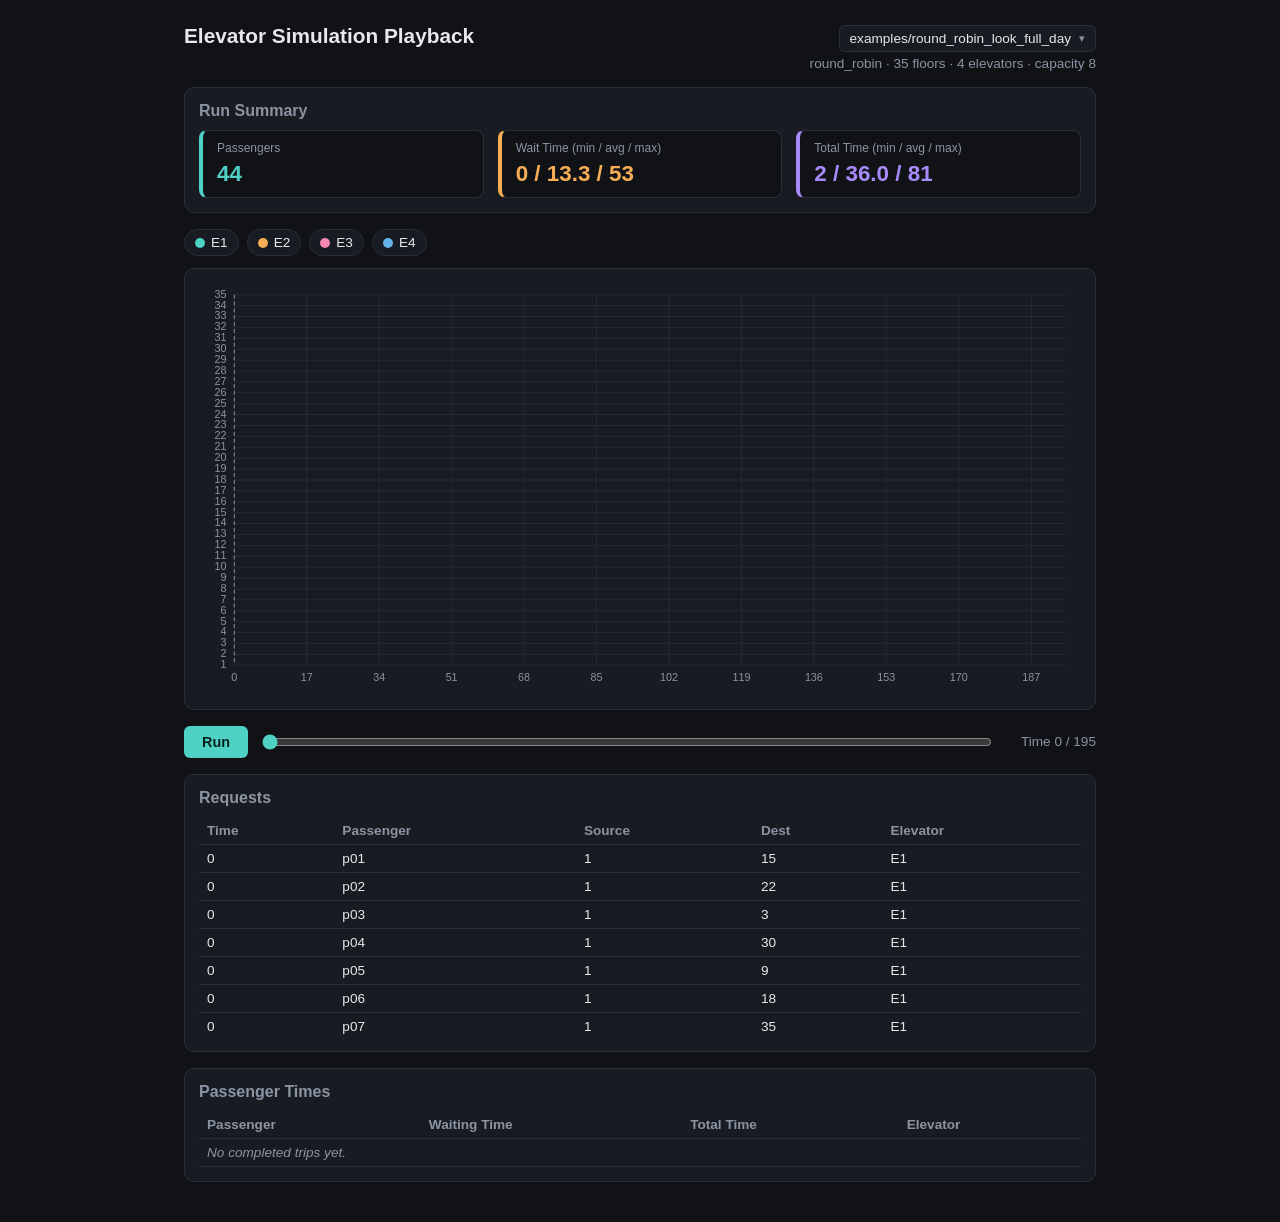
==== ui/index.html @ 5c33570d "Initial commit, the first version of elevator simulator" ====
<!doctype html>
<html lang="en">
<head>
  <meta charset="utf-8" />
  <meta name="viewport" content="width=device-width, initial-scale=1" />
  <title>Elevator Simulation Playback</title>
  <link rel="stylesheet" href="styles.css" />
</head>
<body>
  <header class="page-header">
    <h1>Elevator Simulation Playback</h1>
    <div class="header-right">
      <div class="run-picker" id="run-picker">
        <button type="button" id="run-picker-btn" class="run-picker-btn" aria-haspopup="listbox" aria-expanded="false">
          <span id="run-picker-label">Loading…</span>
          <span class="run-picker-caret" aria-hidden="true">▾</span>
        </button>
        <ul id="run-picker-list" class="run-picker-list" role="listbox" hidden></ul>
      </div>
      <div id="run-info" class="run-info">Loading run…</div>
    </div>
  </header>

  <section class="summary-card" id="summary-card" hidden>
    <h2>Run Summary</h2>
    <div class="summary-grid">
      <div class="stat-box stat-box--count">
        <span class="stat-label">Passengers</span>
        <span id="stat-count" class="stat-value">–</span>
      </div>
      <div class="stat-box stat-box--wait">
        <span class="stat-label">Wait Time (min / avg / max)</span>
        <span id="stat-wait" class="stat-value">–</span>
      </div>
      <div class="stat-box stat-box--total">
        <span class="stat-label">Total Time (min / avg / max)</span>
        <span id="stat-total" class="stat-value">–</span>
      </div>
    </div>
  </section>

  <section id="legend" class="legend" aria-label="Elevator selector"></section>

  <section class="chart-card">
    <svg id="chart" viewBox="0 0 900 420" preserveAspectRatio="none"></svg>
  </section>

  <section class="controls">
    <button id="play-btn" type="button">Run</button>
    <input id="scrubber" type="range" min="0" max="0" value="0" step="1" />
    <span id="time-readout" class="time-readout">Time 0 / 0</span>
  </section>

  <section class="log-card">
    <h2>Requests</h2>
    <div class="log-scroll">
      <table id="log-table">
        <thead>
          <tr><th>Time</th><th>Passenger</th><th>Source</th><th>Dest</th><th>Elevator</th></tr>
        </thead>
        <tbody id="log-body"></tbody>
      </table>
    </div>
  </section>

  <section class="log-card">
    <h2>Passenger Times</h2>
    <div class="log-scroll">
      <table id="accuracy-table">
        <thead>
          <tr><th>Passenger</th><th>Waiting Time</th><th>Total Time</th><th>Elevator</th></tr>
        </thead>
        <tbody id="accuracy-body"></tbody>
      </table>
    </div>
  </section>

  <script src="app.js"></script>
</body>
</html>
---- ui/styles.css ----
:root {
  --bg: #101216;
  --panel: #181b21;
  --border: #2a2f3a;
  --text: #e6e8eb;
  --text-muted: #8b94a3;
  --accent: #4fd1c5;
  --grid: #262b34;
}

* {
  box-sizing: border-box;
}

body {
  margin: 0;
  padding: 24px;
  max-width: 960px;
  margin-inline: auto;
  background: var(--bg);
  color: var(--text);
  font-family: -apple-system, "Segoe UI", Roboto, Helvetica, Arial, sans-serif;
}

.page-header {
  display: flex;
  flex-wrap: wrap;
  align-items: baseline;
  justify-content: space-between;
  gap: 8px;
  margin-bottom: 16px;
}

h1 {
  font-size: 1.3rem;
  margin: 0;
}

h2 {
  font-size: 1rem;
  margin: 0 0 10px;
  color: var(--text-muted);
  font-weight: 600;
}

.run-info {
  color: var(--text-muted);
  font-size: 0.85rem;
}

.header-right {
  display: flex;
  flex-direction: column;
  align-items: flex-end;
  gap: 4px;
}

.run-picker {
  position: relative;
}

.run-picker-btn {
  display: inline-flex;
  align-items: center;
  gap: 8px;
  background: var(--panel);
  color: var(--text);
  border: 1px solid var(--border);
  border-radius: 6px;
  padding: 5px 10px;
  font-size: 0.85rem;
  font-family: inherit;
  cursor: pointer;
  max-width: 100%;
}

.run-picker-btn:hover {
  border-color: var(--accent);
}

.run-picker-caret {
  color: var(--text-muted);
  font-size: 0.7rem;
}

.run-picker-list {
  position: absolute;
  top: calc(100% + 4px);
  right: 0;
  z-index: 10;
  min-width: 220px;
  max-width: 320px;
  max-height: 220px;
  overflow-y: auto;
  margin: 0;
  padding: 4px;
  list-style: none;
  background: var(--panel);
  border: 1px solid var(--border);
  border-radius: 8px;
  box-shadow: 0 8px 24px rgba(0, 0, 0, 0.4);
}

.run-picker-option {
  padding: 7px 10px;
  border-radius: 5px;
  font-size: 0.85rem;
  color: var(--text);
  cursor: pointer;
  white-space: nowrap;
  overflow: hidden;
  text-overflow: ellipsis;
}

.run-picker-option:hover {
  background: var(--border);
}

.run-picker-option.selected {
  background: var(--accent);
  color: #08221f;
  font-weight: 600;
}

.legend {
  display: flex;
  flex-wrap: wrap;
  gap: 8px;
  margin-bottom: 12px;
}

.legend-chip {
  display: inline-flex;
  align-items: center;
  gap: 6px;
  padding: 5px 10px;
  border-radius: 999px;
  border: 1px solid var(--border);
  background: var(--panel);
  color: var(--text);
  font-size: 0.85rem;
  cursor: pointer;
  user-select: none;
  transition: opacity 0.15s ease;
}

.legend-chip .swatch {
  width: 10px;
  height: 10px;
  border-radius: 50%;
  flex: none;
}

.legend-chip.off {
  opacity: 0.35;
}

.chart-card,
.log-card,
.summary-card {
  background: var(--panel);
  border: 1px solid var(--border);
  border-radius: 10px;
  padding: 14px;
  margin-bottom: 16px;
}

.summary-grid {
  display: flex;
  flex-wrap: wrap;
  gap: 14px;
}

.stat-box {
  flex: 1;
  min-width: 170px;
  display: flex;
  flex-direction: column;
  gap: 6px;
  background: var(--bg);
  border: 1px solid var(--border);
  border-left: 4px solid var(--stat-color);
  border-radius: 8px;
  padding: 10px 14px;
}

.stat-box--count {
  --stat-color: #4fd1c5;
}

.stat-box--wait {
  --stat-color: #f6ad55;
}

.stat-box--total {
  --stat-color: #a78bfa;
}

.stat-label {
  color: var(--text-muted);
  font-size: 0.75rem;
}

.stat-value {
  font-size: 1.4rem;
  font-weight: 700;
  color: var(--stat-color);
}

#chart {
  width: 100%;
  height: auto;
  display: block;
}

.axis-label {
  fill: var(--text-muted);
  font-size: 11px;
}

.grid-line {
  stroke: var(--grid);
  stroke-width: 1;
}

.playhead {
  stroke: var(--text-muted);
  stroke-width: 1;
  stroke-dasharray: 4 3;
}

.elevator-line {
  fill: none;
  stroke-width: 2.5;
  stroke-linejoin: round;
  stroke-linecap: round;
  transition: opacity 0.15s ease;
}

.controls {
  display: flex;
  align-items: center;
  gap: 12px;
  margin-bottom: 16px;
  flex-wrap: wrap;
}

#play-btn {
  background: var(--accent);
  color: #08221f;
  border: none;
  border-radius: 6px;
  padding: 8px 18px;
  font-size: 0.9rem;
  font-weight: 600;
  cursor: pointer;
}

#play-btn:hover {
  filter: brightness(1.08);
}

#scrubber {
  flex: 1;
  min-width: 160px;
  accent-color: var(--accent);
}

.time-readout {
  color: var(--text-muted);
  font-size: 0.85rem;
  min-width: 90px;
  text-align: right;
}

.log-scroll {
  max-height: 220px;
  overflow-y: auto;
}

table {
  width: 100%;
  border-collapse: collapse;
  font-size: 0.85rem;
}

th,
td {
  text-align: left;
  padding: 6px 8px;
  border-bottom: 1px solid var(--border);
}

th {
  color: var(--text-muted);
  font-weight: 600;
  position: sticky;
  top: 0;
  background: var(--panel);
}

.log-empty {
  color: var(--text-muted);
  font-style: italic;
}

.total-time-value {
  color: #a78bfa;
  font-weight: 600;
}

@media (max-width: 480px) {
  body {
    padding: 14px;
  }
}
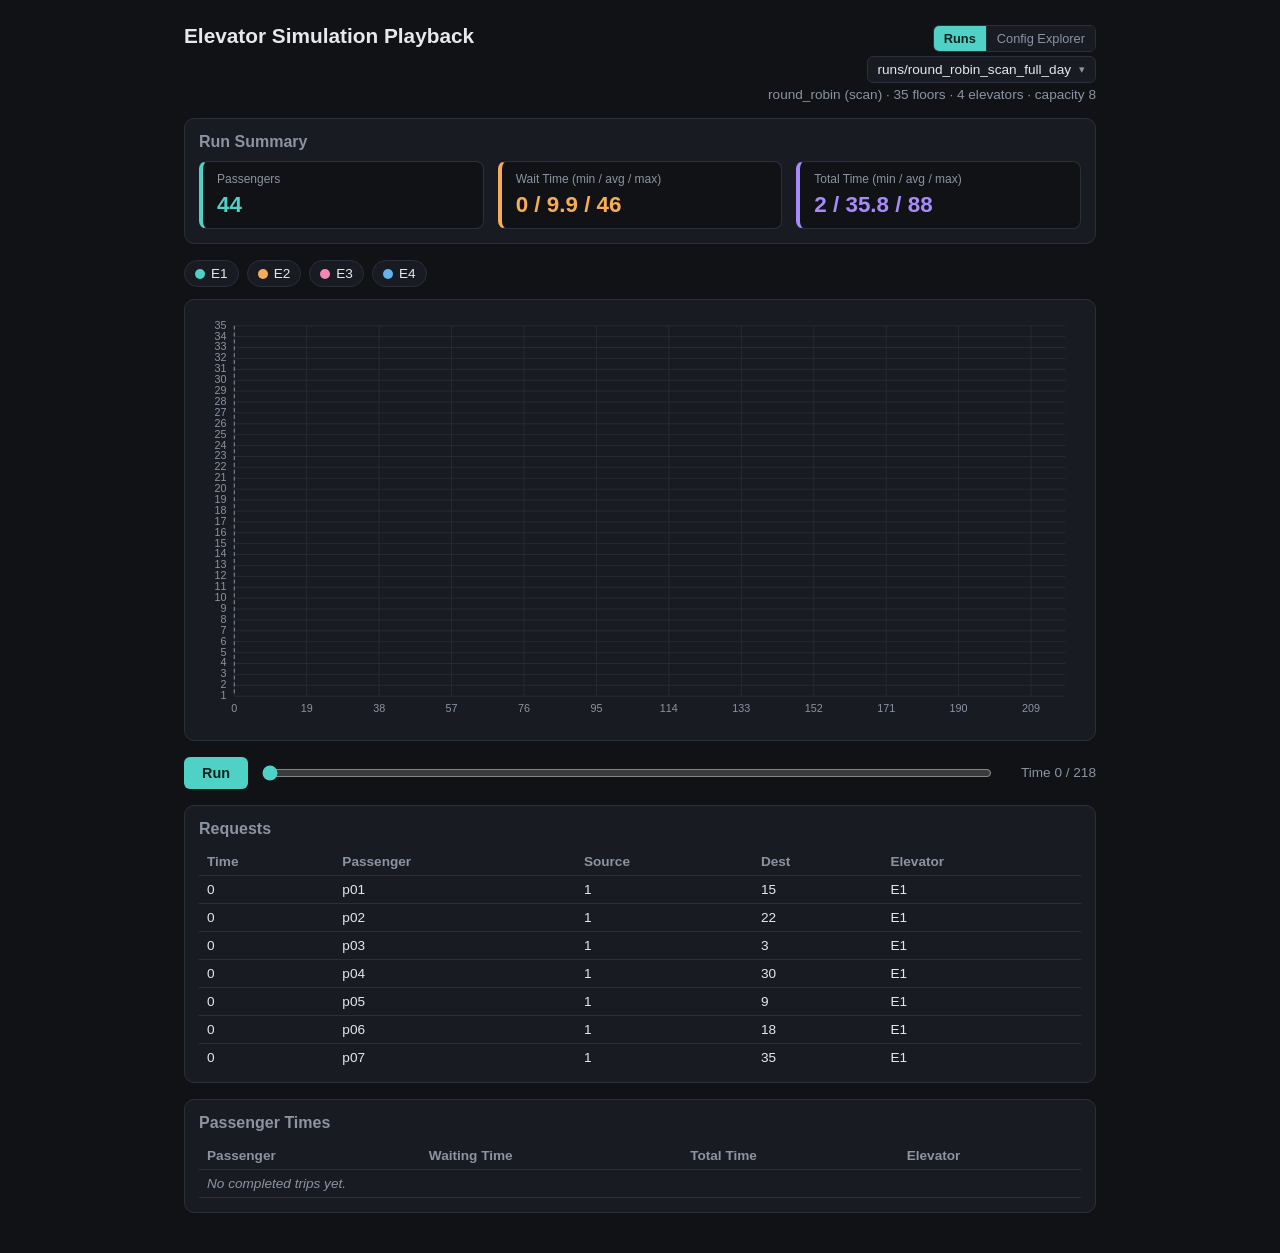
==== commit e3b10a84: "*Some UI changes *Add the analysis module *Create a small dataset for testing *Update documentation" ====
--- a/ui/index.html
+++ b/ui/index.html
@@ -10,12 +10,23 @@
   <header class="page-header">
     <h1>Elevator Simulation Playback</h1>
     <div class="header-right">
+      <div class="mode-toggle" id="mode-toggle" role="tablist" aria-label="Run source">
+        <button type="button" class="mode-toggle-btn active" data-mode="runs" role="tab" aria-selected="true">Runs</button>
+        <button type="button" class="mode-toggle-btn" data-mode="sweep" role="tab" aria-selected="false">Config Explorer</button>
+      </div>
       <div class="run-picker" id="run-picker">
         <button type="button" id="run-picker-btn" class="run-picker-btn" aria-haspopup="listbox" aria-expanded="false">
           <span id="run-picker-label">Loading…</span>
           <span class="run-picker-caret" aria-hidden="true">▾</span>
         </button>
         <ul id="run-picker-list" class="run-picker-list" role="listbox" hidden></ul>
+      </div>
+      <div class="sweep-picker" id="sweep-picker" hidden>
+        <select id="sweep-scenario" class="sweep-select" aria-label="Scenario"></select>
+        <select id="sweep-pair" class="sweep-select" aria-label="Scheduler + car policy"></select>
+        <select id="sweep-elevators" class="sweep-select" aria-label="Elevators"></select>
+        <select id="sweep-capacity" class="sweep-select" aria-label="Capacity"></select>
+        <div id="sweep-message" class="sweep-message" hidden></div>
       </div>
       <div id="run-info" class="run-info">Loading run…</div>
     </div>
--- a/ui/styles.css
+++ b/ui/styles.css
@@ -53,6 +53,33 @@
   flex-direction: column;
   align-items: flex-end;
   gap: 4px;
+}
+
+.mode-toggle {
+  display: inline-flex;
+  border: 1px solid var(--border);
+  border-radius: 6px;
+  overflow: hidden;
+}
+
+.mode-toggle-btn {
+  background: var(--panel);
+  color: var(--text-muted);
+  border: none;
+  padding: 5px 10px;
+  font-size: 0.8rem;
+  font-family: inherit;
+  cursor: pointer;
+}
+
+.mode-toggle-btn + .mode-toggle-btn {
+  border-left: 1px solid var(--border);
+}
+
+.mode-toggle-btn.active {
+  background: var(--accent);
+  color: #08221f;
+  font-weight: 600;
 }
 
 .run-picker {
@@ -122,6 +149,42 @@
   font-weight: 600;
 }
 
+.sweep-picker {
+  display: flex;
+  flex-wrap: wrap;
+  justify-content: flex-end;
+  gap: 6px;
+  max-width: 320px;
+}
+
+.sweep-picker[hidden] {
+  display: none;
+}
+
+.sweep-select {
+  background: var(--panel);
+  color: var(--text);
+  border: 1px solid var(--border);
+  border-radius: 6px;
+  padding: 5px 8px;
+  font-size: 0.8rem;
+  font-family: inherit;
+  cursor: pointer;
+  max-width: 100%;
+}
+
+.sweep-select:hover {
+  border-color: var(--accent);
+}
+
+.sweep-message {
+  color: var(--text-muted);
+  font-size: 0.8rem;
+  font-style: italic;
+  text-align: right;
+  max-width: 320px;
+}
+
 .legend {
   display: flex;
   flex-wrap: wrap;
